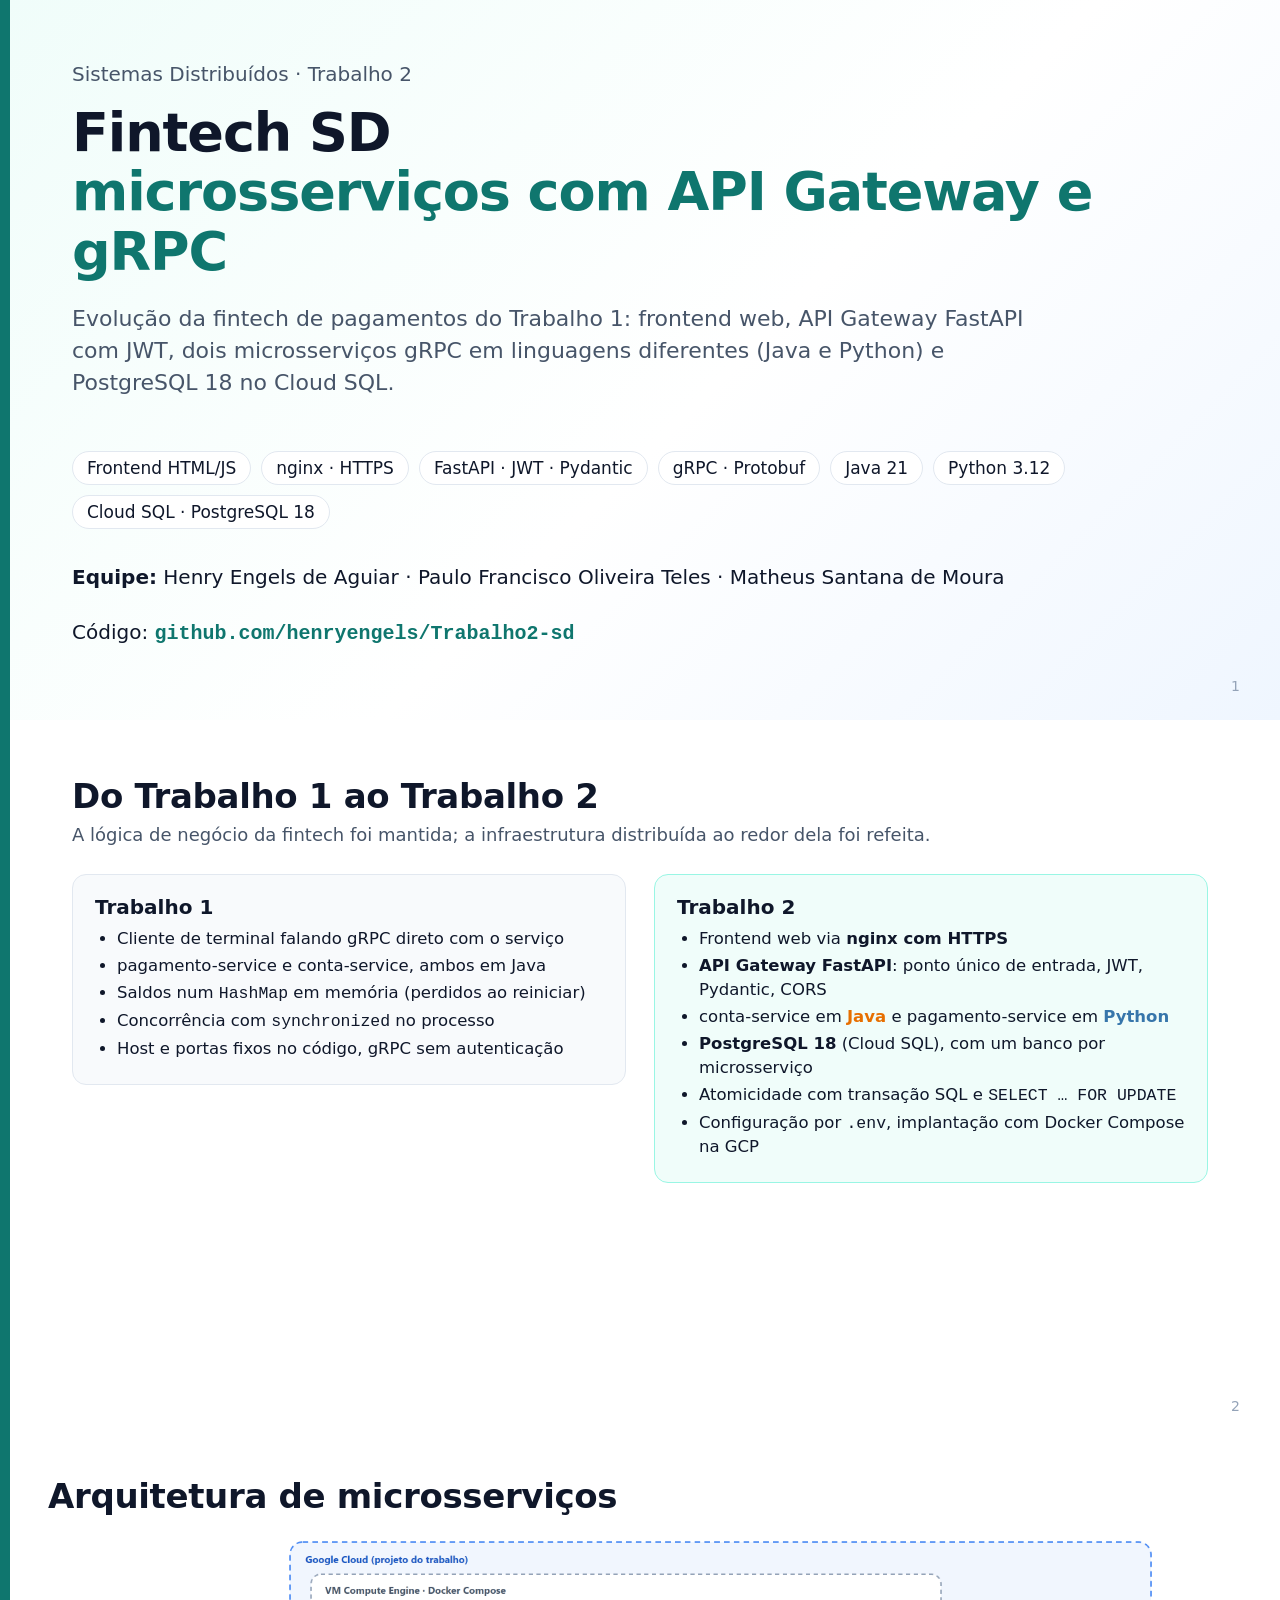
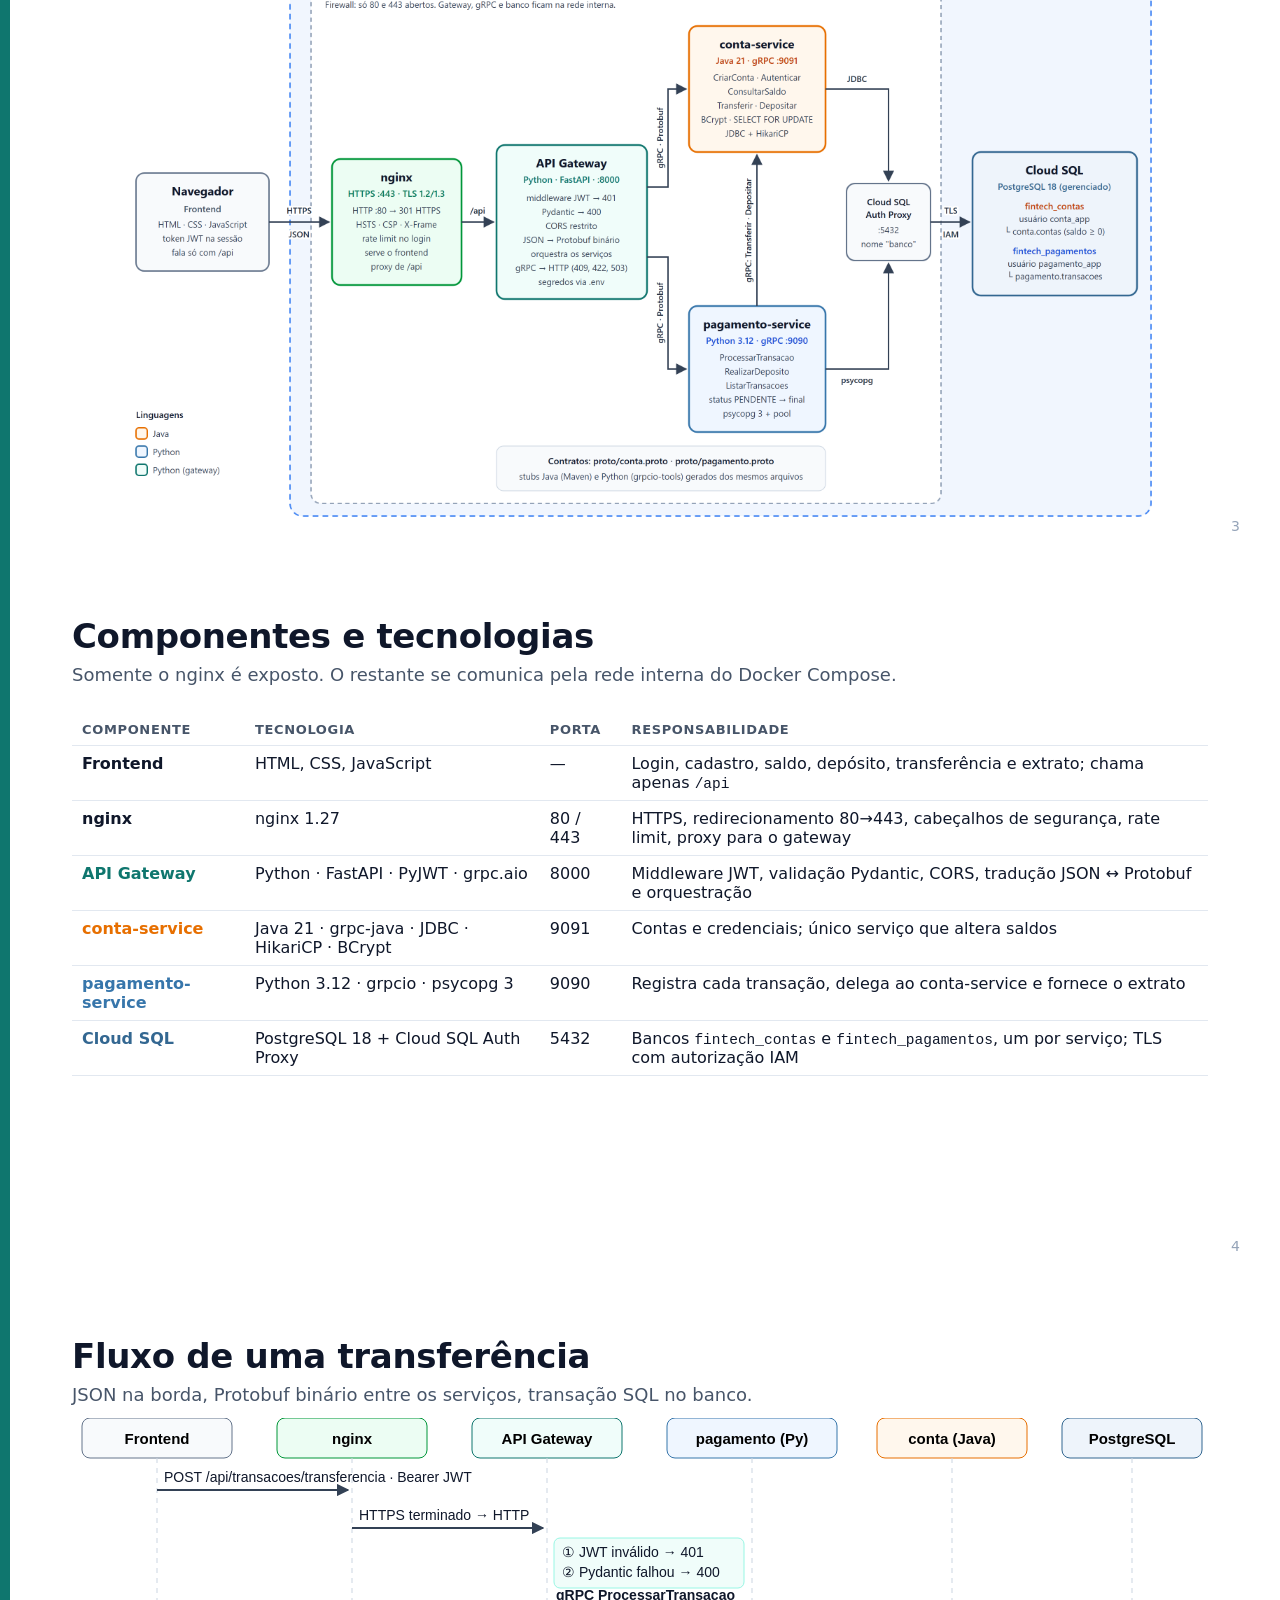
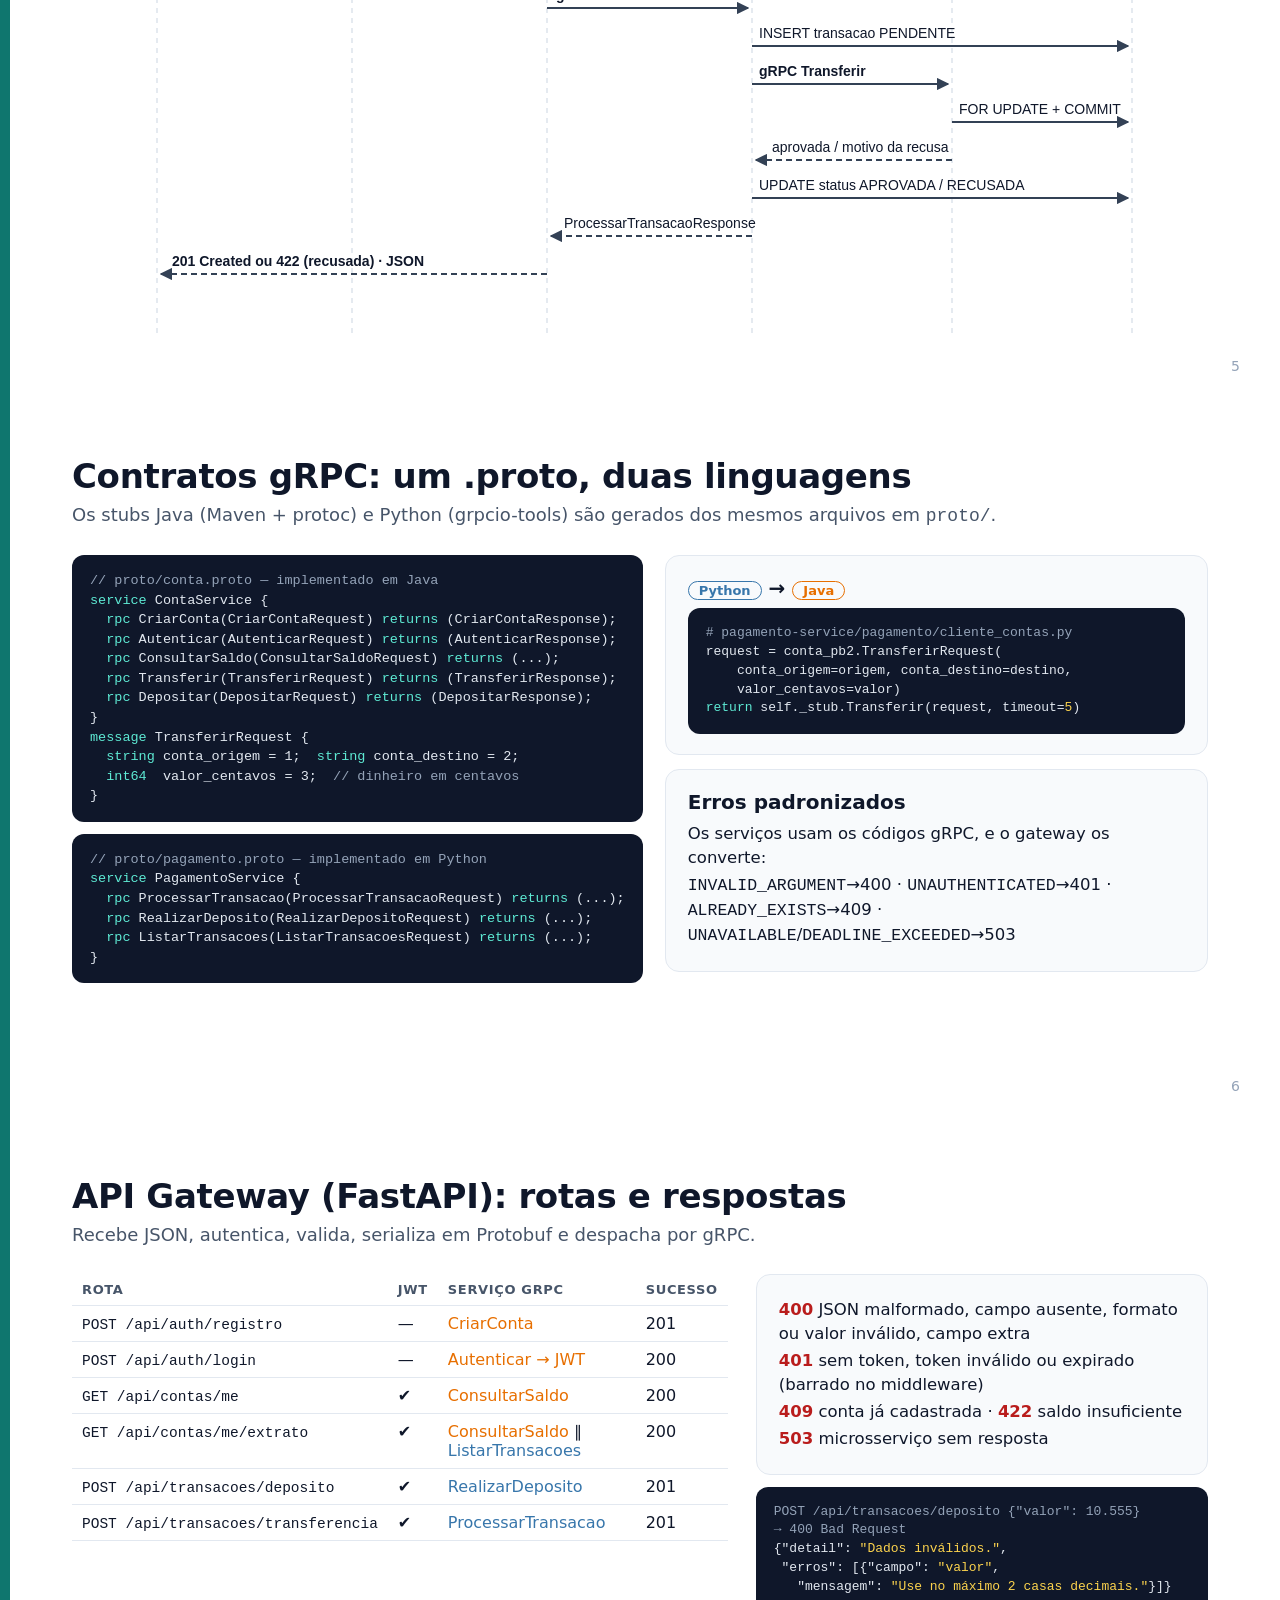
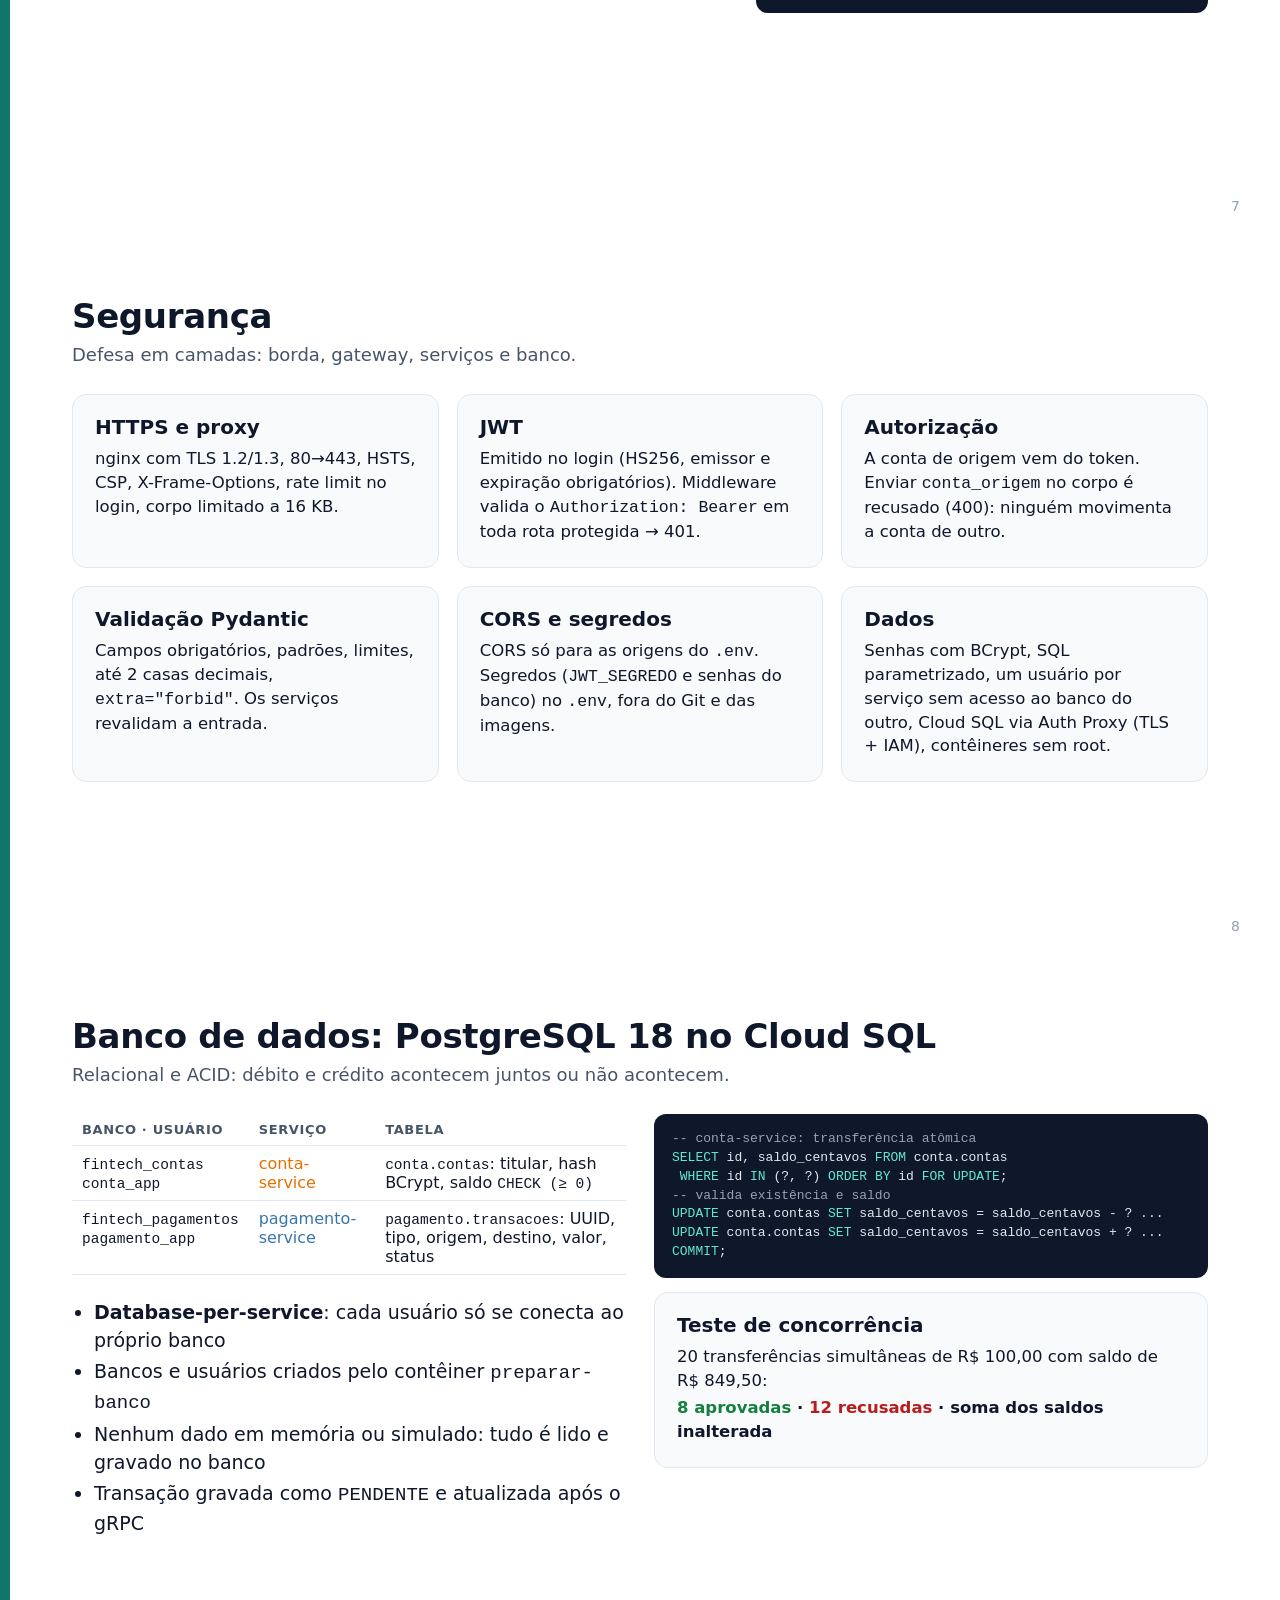
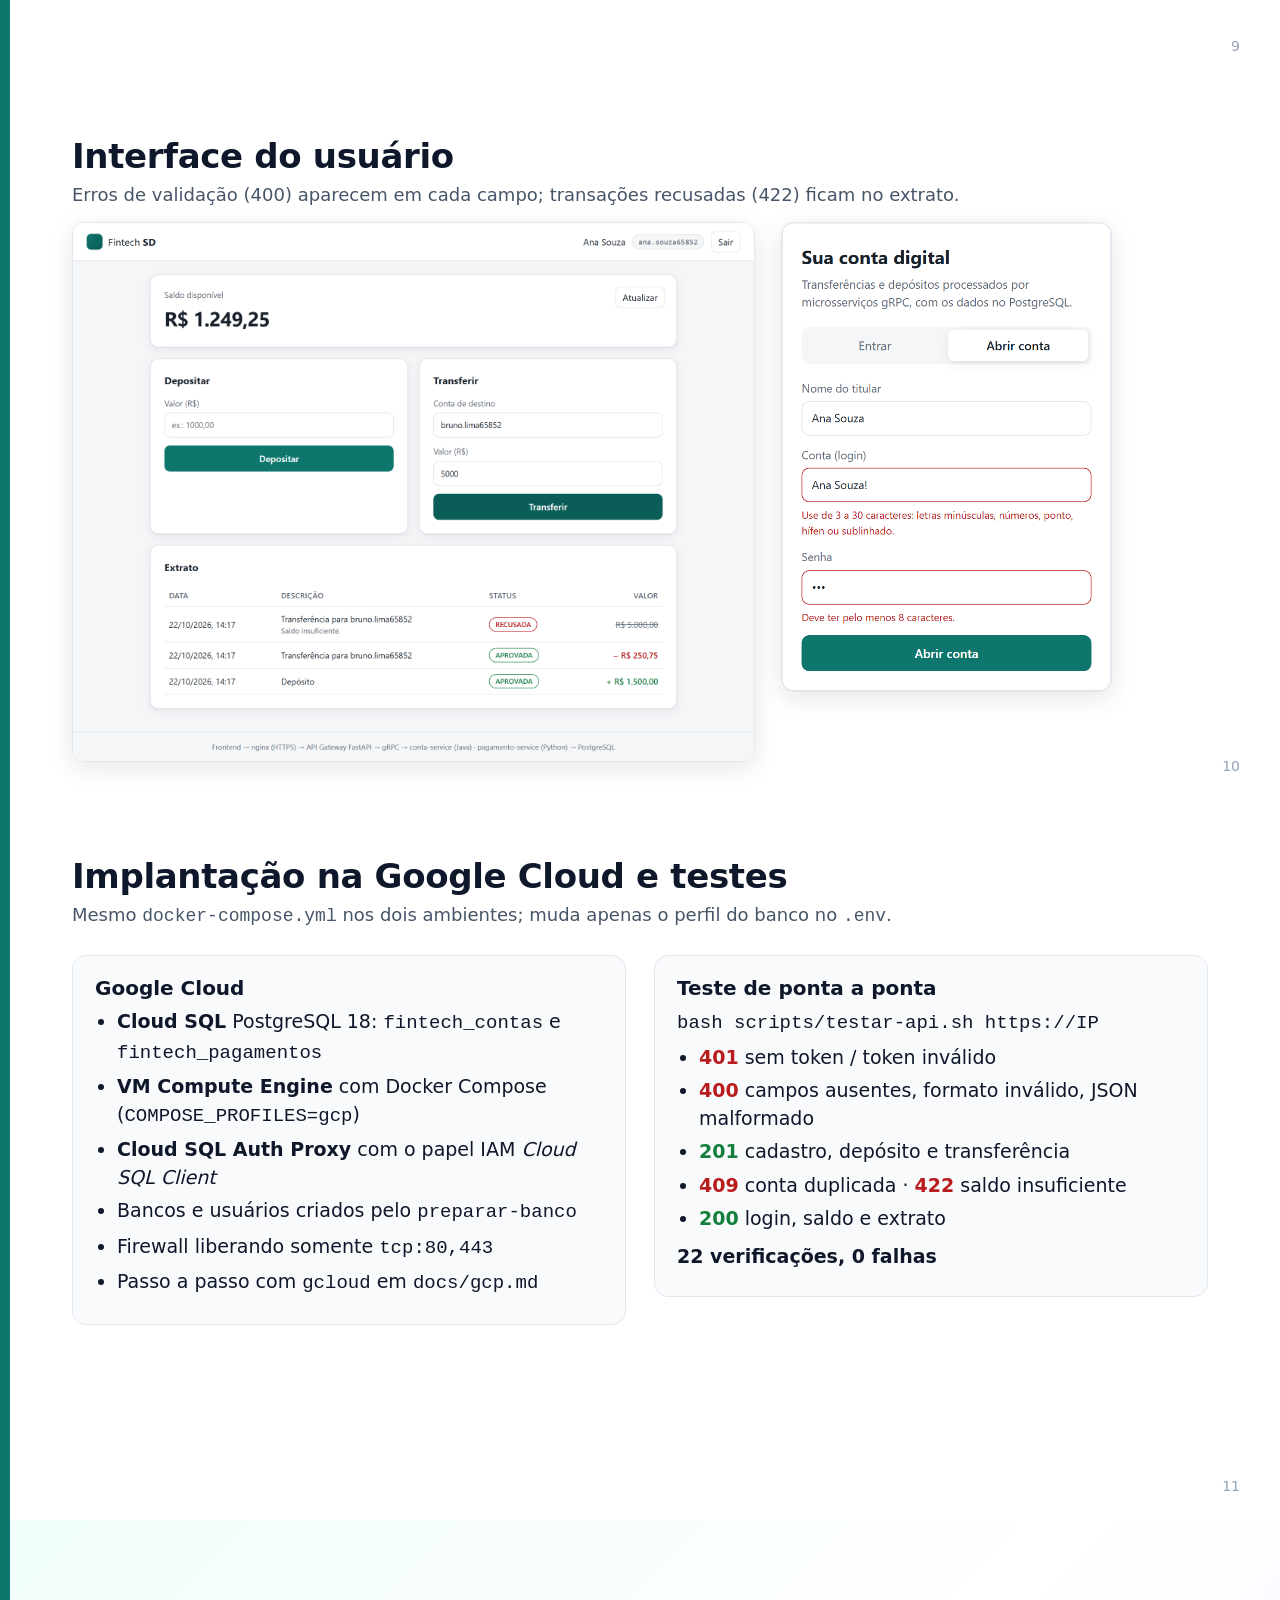
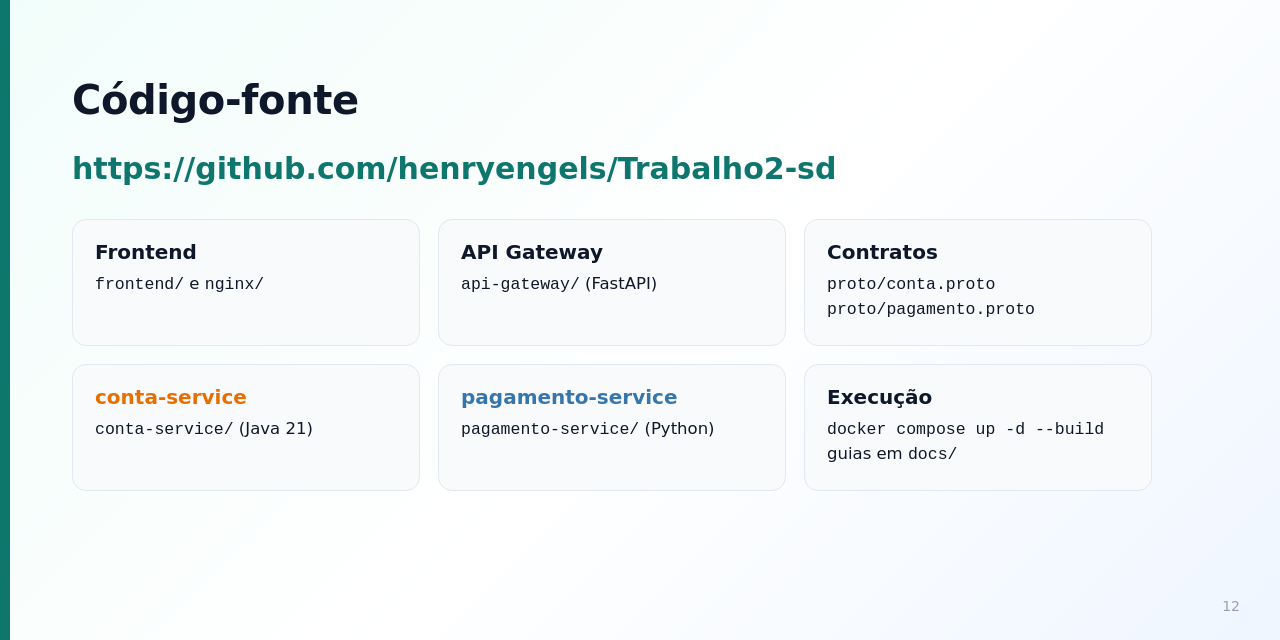
==== docs/apresentacao.html @ 5bd1982b "first commit" ====
<!doctype html>
<html lang="pt-BR">
<head>
<meta charset="utf-8">
<title>Fintech SD — Trabalho 2 de Sistemas Distribuídos</title>
<!-- Fonte da apresentação. Para gerar o PDF (Windows, na pasta docs):
     "C:\Program Files (x86)\Microsoft\Edge\Application\msedge.exe" --headless=new --no-pdf-header-footer
       --print-to-pdf="%CD%\apresentacao.pdf" "%CD%\apresentacao.html" -->
<style>
  @page { size: 1280px 720px; margin: 0; }
  :root {
    --tinta: #0f172a; --suave: #475569; --linha: #e2e8f0; --fundo: #f8fafc;
    --teal: #0f766e; --teal-claro: #f0fdfa; --java: #e76f00; --java-claro: #fff7ed;
    --py: #3776ab; --py-claro: #eff6ff; --pg: #336791; --verde: #15803d; --vermelho: #b91c1c;
  }
  * { box-sizing: border-box; }
  html, body { margin: 0; padding: 0; }
  body { font-family: "Segoe UI", system-ui, sans-serif; color: var(--tinta); -webkit-print-color-adjust: exact; print-color-adjust: exact; }
  .slide {
    width: 1280px; height: 720px; padding: 56px 72px 48px; position: relative; overflow: hidden;
    page-break-after: always; break-after: page; background: #fff; display: flex; flex-direction: column;
  }
  .slide:last-child { page-break-after: auto; break-after: auto; }
  .slide::after {
    content: attr(data-n); position: absolute; right: 40px; bottom: 26px; font-size: 14px; color: #94a3b8;
  }
  .faixa { position: absolute; left: 0; top: 0; bottom: 0; width: 10px; background: var(--teal); }
  h1 { font-size: 54px; line-height: 1.1; margin: 0; letter-spacing: -0.02em; }
  h2 { font-size: 34px; margin: 0 0 6px; letter-spacing: -0.01em; }
  .sub { font-size: 18px; color: var(--suave); margin: 0 0 26px; }
  p, li { font-size: 19px; line-height: 1.45; }
  ul { margin: 0; padding-left: 22px; }
  li { margin: 4px 0; }
  code, .mono { font-family: "Cascadia Code", Consolas, monospace; }
  .grade2 { display: grid; grid-template-columns: 1fr 1fr; gap: 28px; align-items: start; }
  .cartao.grande li, .cartao.grande p { font-size: 19px; margin: 6px 0; }
  td code { white-space: nowrap; font-size: 14.5px; }
  .grade3 { display: grid; grid-template-columns: repeat(3, 1fr); gap: 18px; }
  .cartao { border: 1px solid var(--linha); border-radius: 14px; padding: 20px 22px; background: var(--fundo); }
  .cartao h3 { margin: 0 0 8px; font-size: 20px; }
  .cartao p, .cartao li { font-size: 16.5px; margin: 3px 0; }
  table { border-collapse: collapse; width: 100%; font-size: 16px; }
  th, td { text-align: left; padding: 8px 10px; border-bottom: 1px solid var(--linha); vertical-align: top; }
  th { font-size: 13px; text-transform: uppercase; letter-spacing: .05em; color: var(--suave); }
  .tag { display: inline-block; padding: 1px 10px; border-radius: 999px; font-size: 13px; font-weight: 600; border: 1.5px solid currentColor; }
  .java { color: var(--java); } .py { color: var(--py); } .gw { color: var(--teal); } .pg { color: var(--pg); }
  .ok { color: var(--verde); font-weight: 700; } .erro { color: var(--vermelho); font-weight: 700; }
  pre { margin: 0; font-size: 13.5px; line-height: 1.45; background: #0f172a; color: #e2e8f0; border-radius: 12px; padding: 16px 18px; overflow: hidden; }
  pre .c { color: #94a3b8; } pre .k { color: #5eead4; } pre .s { color: #fcd34d; }
  .destaque { font-size: 22px; font-weight: 600; }
  .link { font-size: 30px; font-weight: 700; color: var(--teal); }
  .capa { justify-content: center; background: linear-gradient(135deg, #f0fdfa 0%, #ffffff 55%, #eff6ff 100%); }
  .capa .chips { display: flex; gap: 10px; flex-wrap: wrap; margin-top: 30px; }
  .capa .chips span { font-size: 17px; padding: 6px 14px; border-radius: 999px; background: #fff; border: 1px solid var(--linha); }
  .seq text { font-family: "Segoe UI", sans-serif; }
  img.tela { border: 1px solid var(--linha); border-radius: 12px; box-shadow: 0 6px 24px rgb(15 23 42 / 10%); }
</style>
</head>
<body>

<!-- 1. Capa -->
<section class="slide capa" data-n="1">
  <div class="faixa"></div>
  <p class="sub" style="margin:0 0 14px;font-size:20px;">Sistemas Distribuídos · Trabalho 2</p>
  <h1>Fintech SD<br><span style="color:var(--teal)">microsserviços com API Gateway e gRPC</span></h1>
  <p style="font-size:22px;color:var(--suave);max-width:980px;margin-top:22px;">
    Evolução da fintech de pagamentos do Trabalho 1: frontend web, API Gateway FastAPI com JWT, dois
    microsserviços gRPC em linguagens diferentes (Java e Python) e PostgreSQL 18 no Cloud SQL.
  </p>
  <div class="chips">
    <span>Frontend HTML/JS</span><span>nginx · HTTPS</span><span>FastAPI · JWT · Pydantic</span>
    <span>gRPC · Protobuf</span><span>Java 21</span><span>Python 3.12</span><span>Cloud SQL · PostgreSQL 18</span>
  </div>
  <p style="margin-top:34px;font-size:20px;"><b>Equipe:</b> Henry Engels de Aguiar · Paulo Francisco Oliveira Teles · Matheus Santana de Moura</p>
  <p style="margin-top:6px;font-size:20px;">Código: <span class="mono" style="color:var(--teal);font-weight:600">github.com/henryengels/Trabalho2-sd</span></p>
</section>

<!-- 2. Objetivo e evolução -->
<section class="slide" data-n="2">
  <div class="faixa"></div>
  <h2>Do Trabalho 1 ao Trabalho 2</h2>
  <p class="sub">A lógica de negócio da fintech foi mantida; a infraestrutura distribuída ao redor dela foi refeita.</p>
  <div class="grade2">
    <div class="cartao">
      <h3>Trabalho 1</h3>
      <ul>
        <li>Cliente de terminal falando gRPC direto com o serviço</li>
        <li>pagamento-service e conta-service, ambos em Java</li>
        <li>Saldos num <code>HashMap</code> em memória (perdidos ao reiniciar)</li>
        <li>Concorrência com <code>synchronized</code> no processo</li>
        <li>Host e portas fixos no código, gRPC sem autenticação</li>
      </ul>
    </div>
    <div class="cartao" style="background:var(--teal-claro);border-color:#99f6e4">
      <h3>Trabalho 2</h3>
      <ul>
        <li>Frontend web via <b>nginx com HTTPS</b></li>
        <li><b>API Gateway FastAPI</b>: ponto único de entrada, JWT, Pydantic, CORS</li>
        <li>conta-service em <b class="java">Java</b> e pagamento-service em <b class="py">Python</b></li>
        <li><b>PostgreSQL 18</b> (Cloud SQL), com um banco por microsserviço</li>
        <li>Atomicidade com transação SQL e <code>SELECT … FOR UPDATE</code></li>
        <li>Configuração por <code>.env</code>, implantação com Docker Compose na GCP</li>
      </ul>
    </div>
  </div>
</section>

<!-- 3. Arquitetura -->
<section class="slide" data-n="3" style="padding:36px 48px 30px;">
  <div class="faixa"></div>
  <h2 style="margin-bottom:12px;">Arquitetura de microsserviços</h2>
  <div style="flex:1;display:flex;align-items:center;justify-content:center;min-height:0;">
    <img src="arquitetura.png" alt="Arquitetura" style="max-width:100%;max-height:100%;">
  </div>
</section>

<!-- 4. Componentes -->
<section class="slide" data-n="4">
  <div class="faixa"></div>
  <h2>Componentes e tecnologias</h2>
  <p class="sub">Somente o nginx é exposto. O restante se comunica pela rede interna do Docker Compose.</p>
  <table>
    <tr><th>Componente</th><th>Tecnologia</th><th>Porta</th><th>Responsabilidade</th></tr>
    <tr><td><b>Frontend</b></td><td>HTML, CSS, JavaScript</td><td>—</td><td>Login, cadastro, saldo, depósito, transferência e extrato; chama apenas <code>/api</code></td></tr>
    <tr><td><b>nginx</b></td><td>nginx 1.27</td><td>80 / 443</td><td>HTTPS, redirecionamento 80→443, cabeçalhos de segurança, rate limit, proxy para o gateway</td></tr>
    <tr><td><b class="gw">API Gateway</b></td><td>Python · FastAPI · PyJWT · grpc.aio</td><td>8000</td><td>Middleware JWT, validação Pydantic, CORS, tradução JSON ↔ Protobuf e orquestração</td></tr>
    <tr><td><b class="java">conta-service</b></td><td>Java 21 · grpc-java · JDBC · HikariCP · BCrypt</td><td>9091</td><td>Contas e credenciais; único serviço que altera saldos</td></tr>
    <tr><td><b class="py">pagamento-service</b></td><td>Python 3.12 · grpcio · psycopg 3</td><td>9090</td><td>Registra cada transação, delega ao conta-service e fornece o extrato</td></tr>
    <tr><td><b class="pg">Cloud SQL</b></td><td>PostgreSQL 18 + Cloud SQL Auth Proxy</td><td>5432</td><td>Bancos <code>fintech_contas</code> e <code>fintech_pagamentos</code>, um por serviço; TLS com autorização IAM</td></tr>
  </table>
</section>

<!-- 5. Fluxo de uma transferência -->
<section class="slide" data-n="5" style="padding-bottom:30px;">
  <div class="faixa"></div>
  <h2>Fluxo de uma transferência</h2>
  <p class="sub" style="margin-bottom:10px;">JSON na borda, Protobuf binário entre os serviços, transação SQL no banco.</p>
  <svg class="seq" viewBox="0 0 1136 520" width="1136" height="520">
    <defs><marker id="p" viewBox="0 0 10 10" refX="9" refY="5" markerWidth="7" markerHeight="7" orient="auto"><path d="M0,0 L10,5 L0,10z" fill="#334155"/></marker></defs>
    <g font-size="15" font-weight="700" text-anchor="middle">
      <rect x="10" y="0" width="150" height="40" rx="8" fill="#f8fafc" stroke="#64748b"/><text x="85" y="26">Frontend</text>
      <rect x="205" y="0" width="150" height="40" rx="8" fill="#ecfdf3" stroke="#009639"/><text x="280" y="26">nginx</text>
      <rect x="400" y="0" width="150" height="40" rx="8" fill="#f0fdfa" stroke="#0f766e"/><text x="475" y="26">API Gateway</text>
      <rect x="595" y="0" width="170" height="40" rx="8" fill="#eff6ff" stroke="#3776ab"/><text x="680" y="26">pagamento (Py)</text>
      <rect x="805" y="0" width="150" height="40" rx="8" fill="#fff7ed" stroke="#e76f00"/><text x="880" y="26">conta (Java)</text>
      <rect x="990" y="0" width="140" height="40" rx="8" fill="#eef4fb" stroke="#336791"/><text x="1060" y="26">PostgreSQL</text>
    </g>
    <g stroke="#cbd5e1" stroke-dasharray="5 5"><line x1="85" y1="40" x2="85" y2="515"/><line x1="280" y1="40" x2="280" y2="515"/><line x1="475" y1="40" x2="475" y2="515"/><line x1="680" y1="40" x2="680" y2="515"/><line x1="880" y1="40" x2="880" y2="515"/><line x1="1060" y1="40" x2="1060" y2="515"/></g>
    <g stroke="#334155" stroke-width="1.8" fill="none" marker-end="url(#p)">
      <line x1="85" y1="72" x2="276" y2="72"/>
      <line x1="280" y1="110" x2="471" y2="110"/>
      <line x1="475" y1="190" x2="676" y2="190"/>
      <line x1="680" y1="228" x2="1056" y2="228"/>
      <line x1="680" y1="266" x2="876" y2="266"/>
      <line x1="880" y1="304" x2="1056" y2="304"/>
      <line x1="880" y1="342" x2="684" y2="342" stroke-dasharray="6 4"/>
      <line x1="680" y1="380" x2="1056" y2="380"/>
      <line x1="680" y1="418" x2="479" y2="418" stroke-dasharray="6 4"/>
      <line x1="475" y1="456" x2="89" y2="456" stroke-dasharray="6 4"/>
    </g>
    <g font-size="14" fill="#0f172a">
      <text x="92" y="64">POST /api/transacoes/transferencia · Bearer JWT</text>
      <text x="287" y="102">HTTPS terminado → HTTP</text>
      <rect x="482" y="120" width="190" height="50" rx="6" fill="#f0fdfa" stroke="#99f6e4"/>
      <text x="490" y="139">① JWT inválido → 401</text>
      <text x="490" y="159">② Pydantic falhou → 400</text>
      <text x="484" y="182" font-weight="600">gRPC ProcessarTransacao</text>
      <text x="687" y="220">INSERT transacao PENDENTE</text>
      <text x="687" y="258" font-weight="600">gRPC Transferir</text>
      <text x="887" y="296">FOR UPDATE + COMMIT</text>
      <text x="700" y="334">aprovada / motivo da recusa</text>
      <text x="687" y="372">UPDATE status APROVADA / RECUSADA</text>
      <text x="492" y="410">ProcessarTransacaoResponse</text>
      <text x="100" y="448" font-weight="600">201 Created  ou  422 (recusada) · JSON</text>
    </g>
  </svg>
</section>

<!-- 6. Contratos gRPC -->
<section class="slide" data-n="6">
  <div class="faixa"></div>
  <h2>Contratos gRPC: um .proto, duas linguagens</h2>
  <p class="sub">Os stubs Java (Maven + protoc) e Python (grpcio-tools) são gerados dos mesmos arquivos em <code>proto/</code>.</p>
  <div class="grade2" style="gap:22px;">
    <div style="display:flex;flex-direction:column;gap:12px;min-height:0;">
<pre><span class="c">// proto/conta.proto — implementado em Java</span>
<span class="k">service</span> ContaService {
  <span class="k">rpc</span> CriarConta(CriarContaRequest) <span class="k">returns</span> (CriarContaResponse);
  <span class="k">rpc</span> Autenticar(AutenticarRequest) <span class="k">returns</span> (AutenticarResponse);
  <span class="k">rpc</span> ConsultarSaldo(ConsultarSaldoRequest) <span class="k">returns</span> (...);
  <span class="k">rpc</span> Transferir(TransferirRequest) <span class="k">returns</span> (TransferirResponse);
  <span class="k">rpc</span> Depositar(DepositarRequest) <span class="k">returns</span> (DepositarResponse);
}
<span class="k">message</span> TransferirRequest {
  <span class="k">string</span> conta_origem = 1;  <span class="k">string</span> conta_destino = 2;
  <span class="k">int64</span>  valor_centavos = 3;  <span class="c">// dinheiro em centavos</span>
}</pre>
<pre><span class="c">// proto/pagamento.proto — implementado em Python</span>
<span class="k">service</span> PagamentoService {
  <span class="k">rpc</span> ProcessarTransacao(ProcessarTransacaoRequest) <span class="k">returns</span> (...);
  <span class="k">rpc</span> RealizarDeposito(RealizarDepositoRequest) <span class="k">returns</span> (...);
  <span class="k">rpc</span> ListarTransacoes(ListarTransacoesRequest) <span class="k">returns</span> (...);
}</pre>
    </div>
    <div style="display:flex;flex-direction:column;gap:14px;">
      <div class="cartao">
        <h3><span class="tag py">Python</span> → <span class="tag java">Java</span></h3>
<pre style="font-size:13px;"><span class="c"># pagamento-service/pagamento/cliente_contas.py</span>
request = conta_pb2.TransferirRequest(
    conta_origem=origem, conta_destino=destino,
    valor_centavos=valor)
<span class="k">return</span> self._stub.Transferir(request, timeout=<span class="s">5</span>)</pre>
      </div>
      <div class="cartao">
        <h3>Erros padronizados</h3>
        <p>Os serviços usam os códigos gRPC, e o gateway os converte:</p>
        <p><code>INVALID_ARGUMENT</code>→400 · <code>UNAUTHENTICATED</code>→401 · <code>ALREADY_EXISTS</code>→409 · <code>UNAVAILABLE</code>/<code>DEADLINE_EXCEEDED</code>→503</p>
      </div>
    </div>
  </div>
</section>

<!-- 7. API Gateway -->
<section class="slide" data-n="7">
  <div class="faixa"></div>
  <h2>API Gateway (FastAPI): rotas e respostas</h2>
  <p class="sub">Recebe JSON, autentica, valida, serializa em Protobuf e despacha por gRPC.</p>
  <div class="grade2" style="grid-template-columns:1.45fr 1fr;">
    <table>
      <tr><th>Rota</th><th>JWT</th><th>Serviço gRPC</th><th>Sucesso</th></tr>
      <tr><td><code>POST /api/auth/registro</code></td><td>—</td><td class="java">CriarConta</td><td>201</td></tr>
      <tr><td><code>POST /api/auth/login</code></td><td>—</td><td class="java">Autenticar → JWT</td><td>200</td></tr>
      <tr><td><code>GET /api/contas/me</code></td><td>✔</td><td class="java">ConsultarSaldo</td><td>200</td></tr>
      <tr><td><code>GET /api/contas/me/extrato</code></td><td>✔</td><td><span class="java">ConsultarSaldo</span> ∥ <span class="py">ListarTransacoes</span></td><td>200</td></tr>
      <tr><td><code>POST /api/transacoes/deposito</code></td><td>✔</td><td class="py">RealizarDeposito</td><td>201</td></tr>
      <tr><td><code>POST /api/transacoes/transferencia</code></td><td>✔</td><td class="py">ProcessarTransacao</td><td>201</td></tr>
    </table>
    <div style="display:flex;flex-direction:column;gap:12px;">
      <div class="cartao">
        <p><span class="erro">400</span> JSON malformado, campo ausente, formato ou valor inválido, campo extra</p>
        <p><span class="erro">401</span> sem token, token inválido ou expirado (barrado no middleware)</p>
        <p><span class="erro">409</span> conta já cadastrada · <span class="erro">422</span> saldo insuficiente</p>
        <p><span class="erro">503</span> microsserviço sem resposta</p>
      </div>
<pre style="font-size:13px;"><span class="c">POST /api/transacoes/deposito {"valor": 10.555}</span>
<span class="c">→ 400 Bad Request</span>
{"detail": <span class="s">"Dados inválidos."</span>,
 "erros": [{"campo": <span class="s">"valor"</span>,
   "mensagem": <span class="s">"Use no máximo 2 casas decimais."</span>}]}</pre>
    </div>
  </div>
</section>

<!-- 8. Segurança -->
<section class="slide" data-n="8">
  <div class="faixa"></div>
  <h2>Segurança</h2>
  <p class="sub">Defesa em camadas: borda, gateway, serviços e banco.</p>
  <div class="grade3">
    <div class="cartao"><h3>HTTPS e proxy</h3><p>nginx com TLS 1.2/1.3, 80→443, HSTS, CSP, X-Frame-Options, rate limit no login, corpo limitado a 16 KB.</p></div>
    <div class="cartao"><h3>JWT</h3><p>Emitido no login (HS256, emissor e expiração obrigatórios). Middleware valida o <code>Authorization: Bearer</code> em toda rota protegida → 401.</p></div>
    <div class="cartao"><h3>Autorização</h3><p>A conta de origem vem do token. Enviar <code>conta_origem</code> no corpo é recusado (400): ninguém movimenta a conta de outro.</p></div>
    <div class="cartao"><h3>Validação Pydantic</h3><p>Campos obrigatórios, padrões, limites, até 2 casas decimais, <code>extra="forbid"</code>. Os serviços revalidam a entrada.</p></div>
    <div class="cartao"><h3>CORS e segredos</h3><p>CORS só para as origens do <code>.env</code>. Segredos (<code>JWT_SEGREDO</code> e senhas do banco) no <code>.env</code>, fora do Git e das imagens.</p></div>
    <div class="cartao"><h3>Dados</h3><p>Senhas com BCrypt, SQL parametrizado, um usuário por serviço sem acesso ao banco do outro, Cloud SQL via Auth Proxy (TLS + IAM), contêineres sem root.</p></div>
  </div>
</section>

<!-- 9. Banco de dados -->
<section class="slide" data-n="9">
  <div class="faixa"></div>
  <h2>Banco de dados: PostgreSQL 18 no Cloud SQL</h2>
  <p class="sub">Relacional e ACID: débito e crédito acontecem juntos ou não acontecem.</p>
  <div class="grade2">
    <div style="display:flex;flex-direction:column;gap:14px;">
      <table>
        <tr><th>Banco · usuário</th><th>Serviço</th><th>Tabela</th></tr>
        <tr><td><code>fintech_contas</code><br><code>conta_app</code></td><td class="java">conta-service</td><td><code>conta.contas</code>: titular, hash BCrypt, saldo <code>CHECK (≥ 0)</code></td></tr>
        <tr><td><code>fintech_pagamentos</code><br><code>pagamento_app</code></td><td class="py">pagamento-service</td><td><code>pagamento.transacoes</code>: UUID, tipo, origem, destino, valor, status</td></tr>
      </table>
      <ul style="margin-top:6px;">
        <li><b>Database-per-service</b>: cada usuário só se conecta ao próprio banco</li>
        <li>Bancos e usuários criados pelo contêiner <code>preparar-banco</code></li>
        <li>Nenhum dado em memória ou simulado: tudo é lido e gravado no banco</li>
        <li>Transação gravada como <code>PENDENTE</code> e atualizada após o gRPC</li>
      </ul>
    </div>
    <div style="display:flex;flex-direction:column;gap:14px;">
<pre style="font-size:13px;"><span class="c">-- conta-service: transferência atômica</span>
<span class="k">SELECT</span> id, saldo_centavos <span class="k">FROM</span> conta.contas
 <span class="k">WHERE</span> id <span class="k">IN</span> (?, ?) <span class="k">ORDER BY</span> id <span class="k">FOR UPDATE</span>;
<span class="c">-- valida existência e saldo</span>
<span class="k">UPDATE</span> conta.contas <span class="k">SET</span> saldo_centavos = saldo_centavos - ? ...
<span class="k">UPDATE</span> conta.contas <span class="k">SET</span> saldo_centavos = saldo_centavos + ? ...
<span class="k">COMMIT</span>;</pre>
      <div class="cartao">
        <h3>Teste de concorrência</h3>
        <p>20 transferências simultâneas de R$ 100,00 com saldo de R$ 849,50:</p>
        <p class="destaque"><span class="ok">8 aprovadas</span> · <span class="erro">12 recusadas</span> · soma dos saldos inalterada</p>
      </div>
    </div>
  </div>
</section>

<!-- 10. Interface -->
<section class="slide" data-n="10" style="padding-bottom:30px;">
  <div class="faixa"></div>
  <h2>Interface do usuário</h2>
  <p class="sub" style="margin-bottom:14px;">Erros de validação (400) aparecem em cada campo; transações recusadas (422) ficam no extrato.</p>
  <div style="display:flex;gap:26px;flex:1;min-height:0;align-items:flex-start;">
    <img class="tela" src="img/tela-painel.png" alt="Painel" style="height:540px;">
    <img class="tela" src="img/tela-validacao.png" alt="Validação" style="height:470px;">
  </div>
</section>

<!-- 11. Implantação e testes -->
<section class="slide" data-n="11">
  <div class="faixa"></div>
  <h2>Implantação na Google Cloud e testes</h2>
  <p class="sub">Mesmo <code>docker-compose.yml</code> nos dois ambientes; muda apenas o perfil do banco no <code>.env</code>.</p>
  <div class="grade2">
    <div class="cartao grande">
      <h3>Google Cloud</h3>
      <ul>
        <li><b>Cloud SQL</b> PostgreSQL 18: <code>fintech_contas</code> e <code>fintech_pagamentos</code></li>
        <li><b>VM Compute Engine</b> com Docker Compose (<code>COMPOSE_PROFILES=gcp</code>)</li>
        <li><b>Cloud SQL Auth Proxy</b> com o papel IAM <i>Cloud SQL Client</i></li>
        <li>Bancos e usuários criados pelo <code>preparar-banco</code></li>
        <li>Firewall liberando somente <code>tcp:80,443</code></li>
        <li>Passo a passo com <code>gcloud</code> em <code>docs/gcp.md</code></li>
      </ul>
    </div>
    <div class="cartao grande">
      <h3>Teste de ponta a ponta</h3>
      <p><code>bash scripts/testar-api.sh https://IP</code></p>
      <ul>
        <li><span class="erro">401</span> sem token / token inválido</li>
        <li><span class="erro">400</span> campos ausentes, formato inválido, JSON malformado</li>
        <li><span class="ok">201</span> cadastro, depósito e transferência</li>
        <li><span class="erro">409</span> conta duplicada · <span class="erro">422</span> saldo insuficiente</li>
        <li><span class="ok">200</span> login, saldo e extrato</li>
      </ul>
      <p class="destaque" style="margin-top:10px;">22 verificações, 0 falhas</p>
    </div>
  </div>
</section>

<!-- 12. Repositório -->
<section class="slide capa" data-n="12">
  <div class="faixa"></div>
  <h2 style="font-size:40px;">Código-fonte</h2>
  <p class="link" style="margin:18px 0 28px;">https://github.com/henryengels/Trabalho2-sd</p>
  <div class="grade3" style="max-width:1080px;">
    <div class="cartao"><h3>Frontend</h3><p><code>frontend/</code> e <code>nginx/</code></p></div>
    <div class="cartao"><h3>API Gateway</h3><p><code>api-gateway/</code> (FastAPI)</p></div>
    <div class="cartao"><h3>Contratos</h3><p><code>proto/conta.proto</code><br><code>proto/pagamento.proto</code></p></div>
    <div class="cartao"><h3 class="java">conta-service</h3><p><code>conta-service/</code> (Java 21)</p></div>
    <div class="cartao"><h3 class="py">pagamento-service</h3><p><code>pagamento-service/</code> (Python)</p></div>
    <div class="cartao"><h3>Execução</h3><p><code>docker compose up -d --build</code><br>guias em <code>docs/</code></p></div>
  </div>
</section>

</body>
</html>
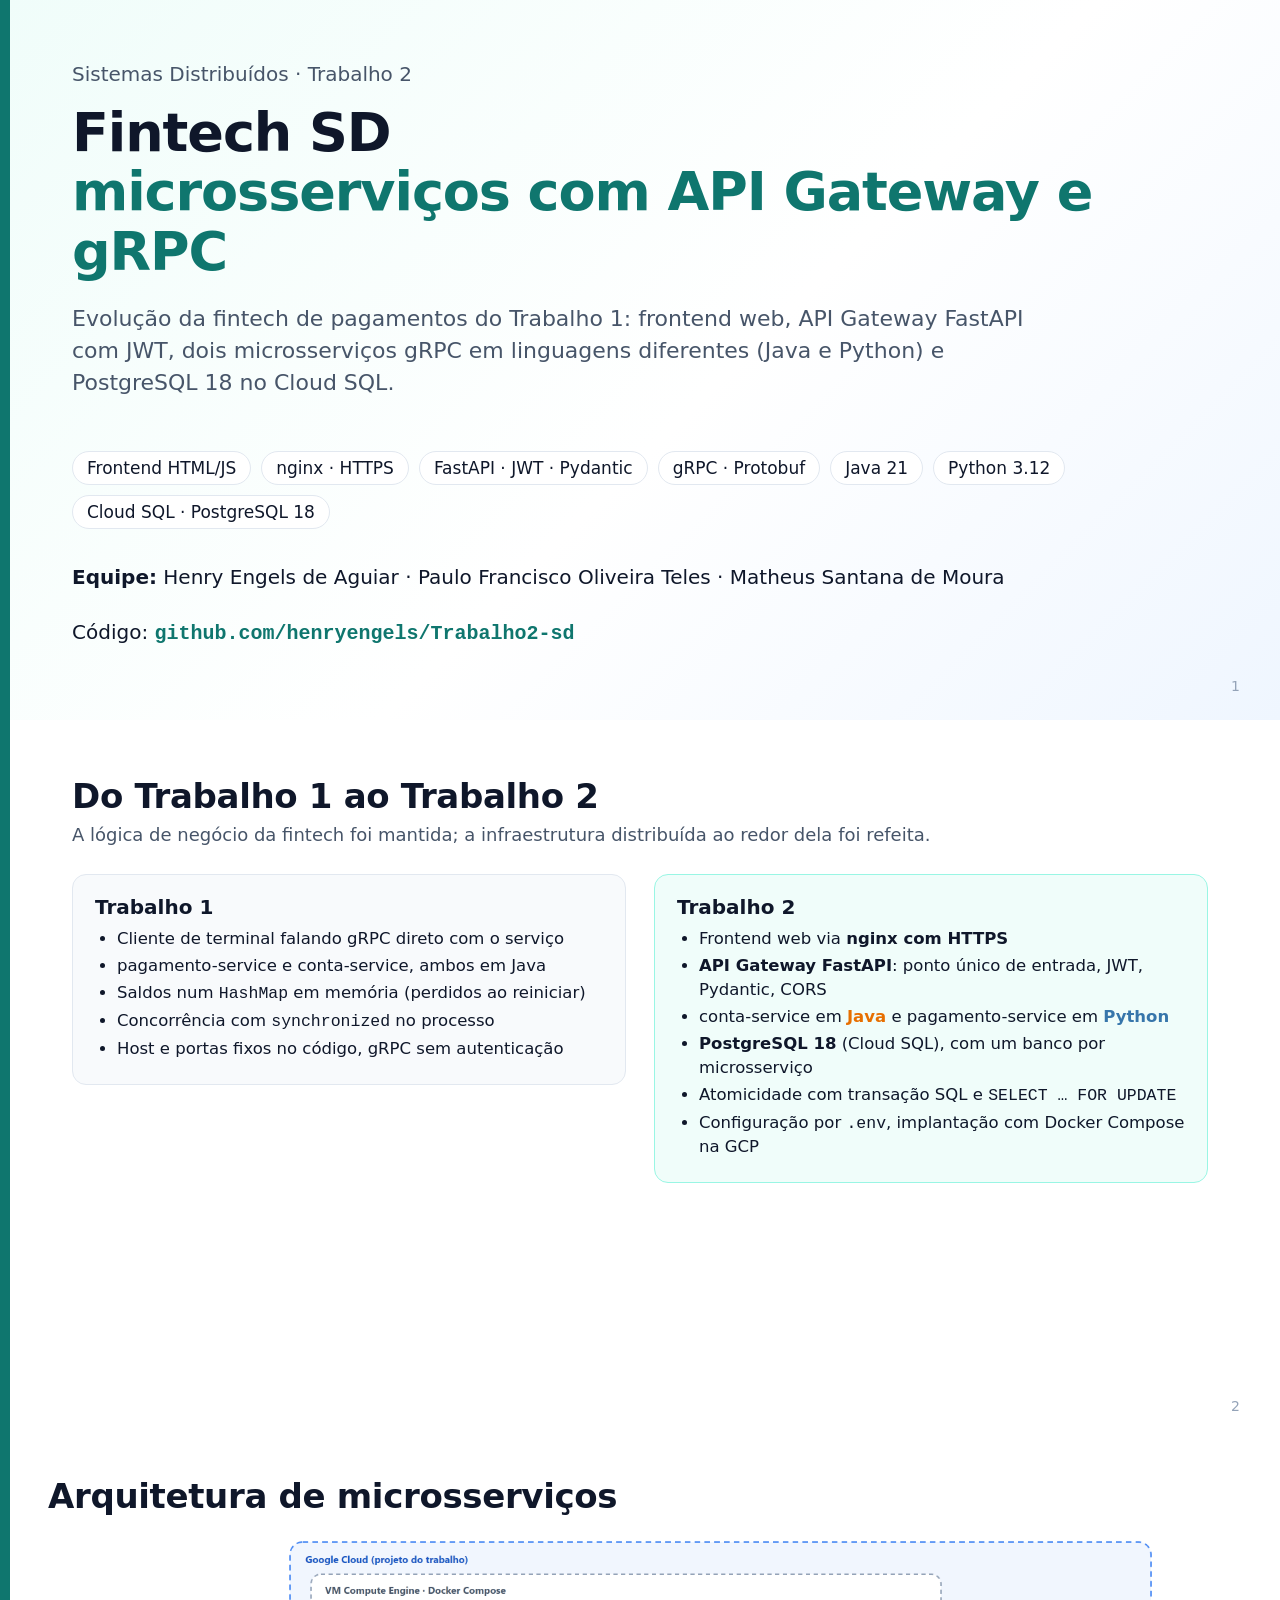
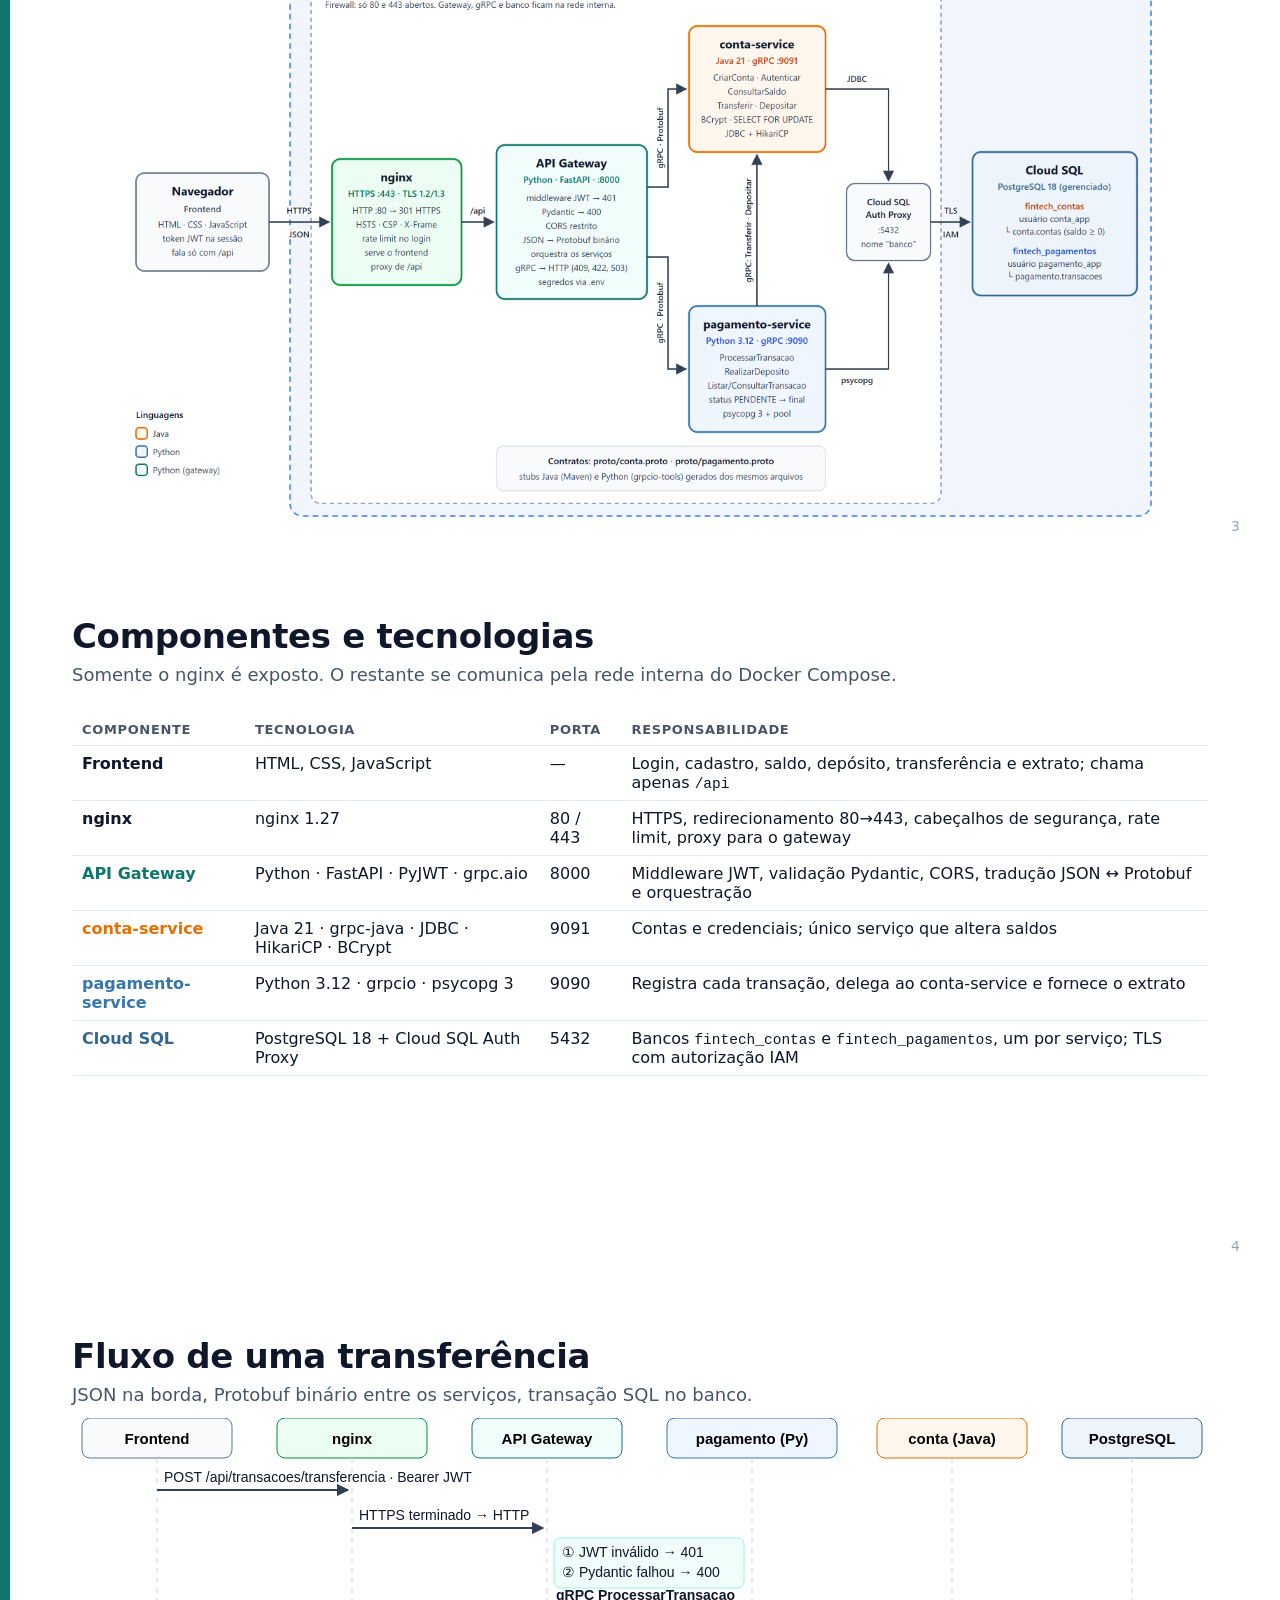
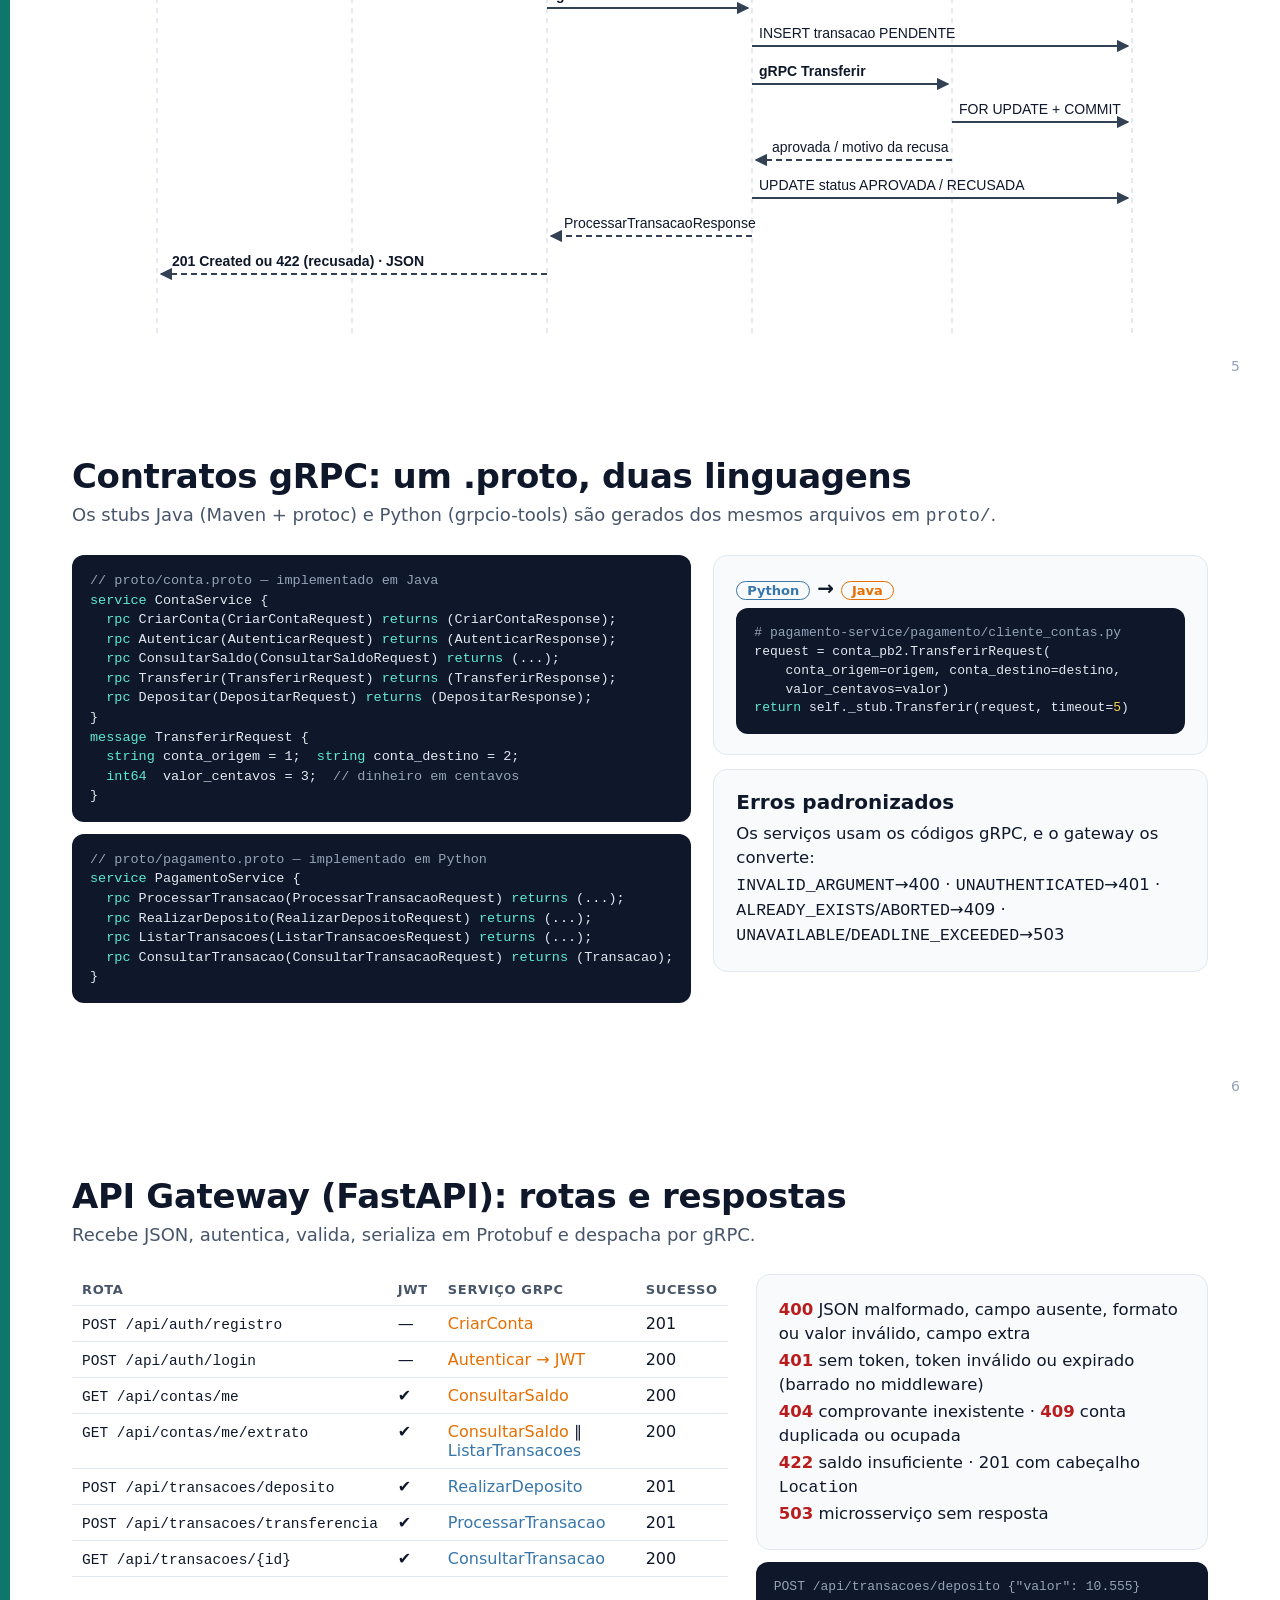
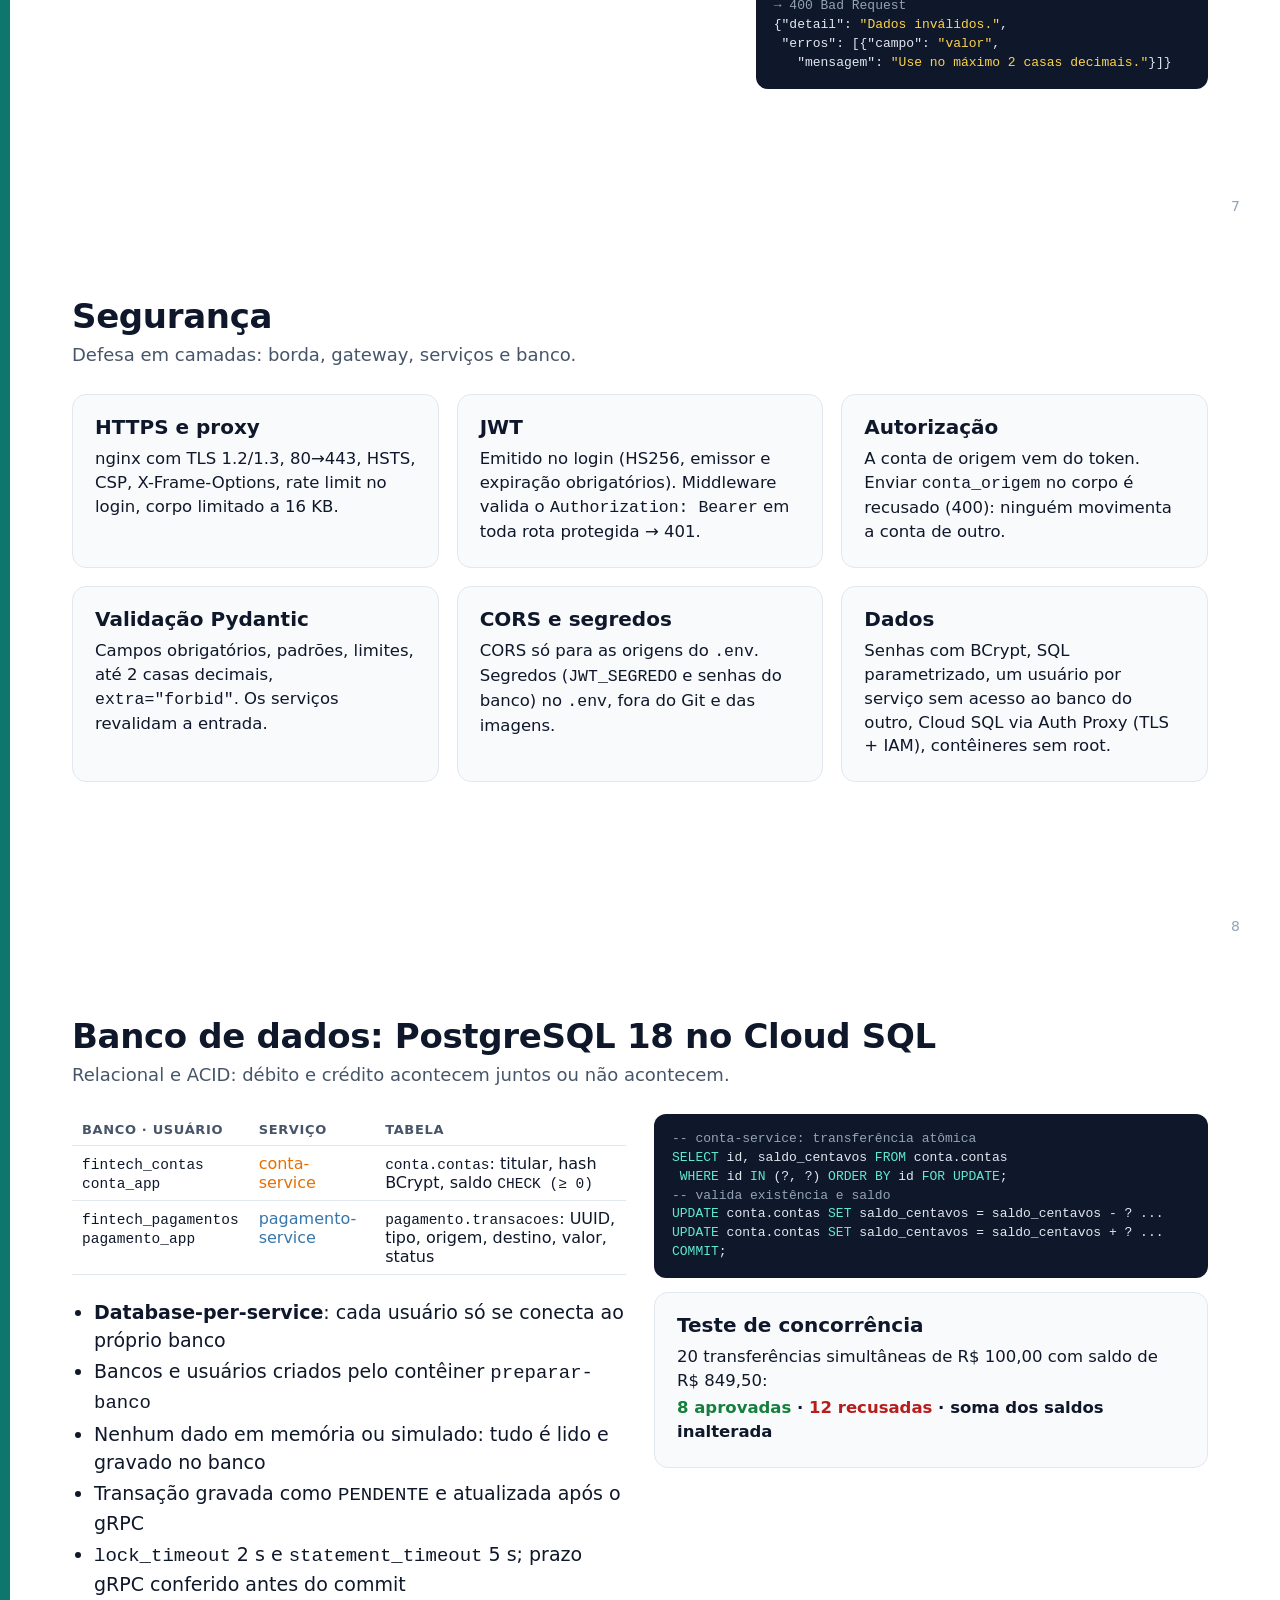
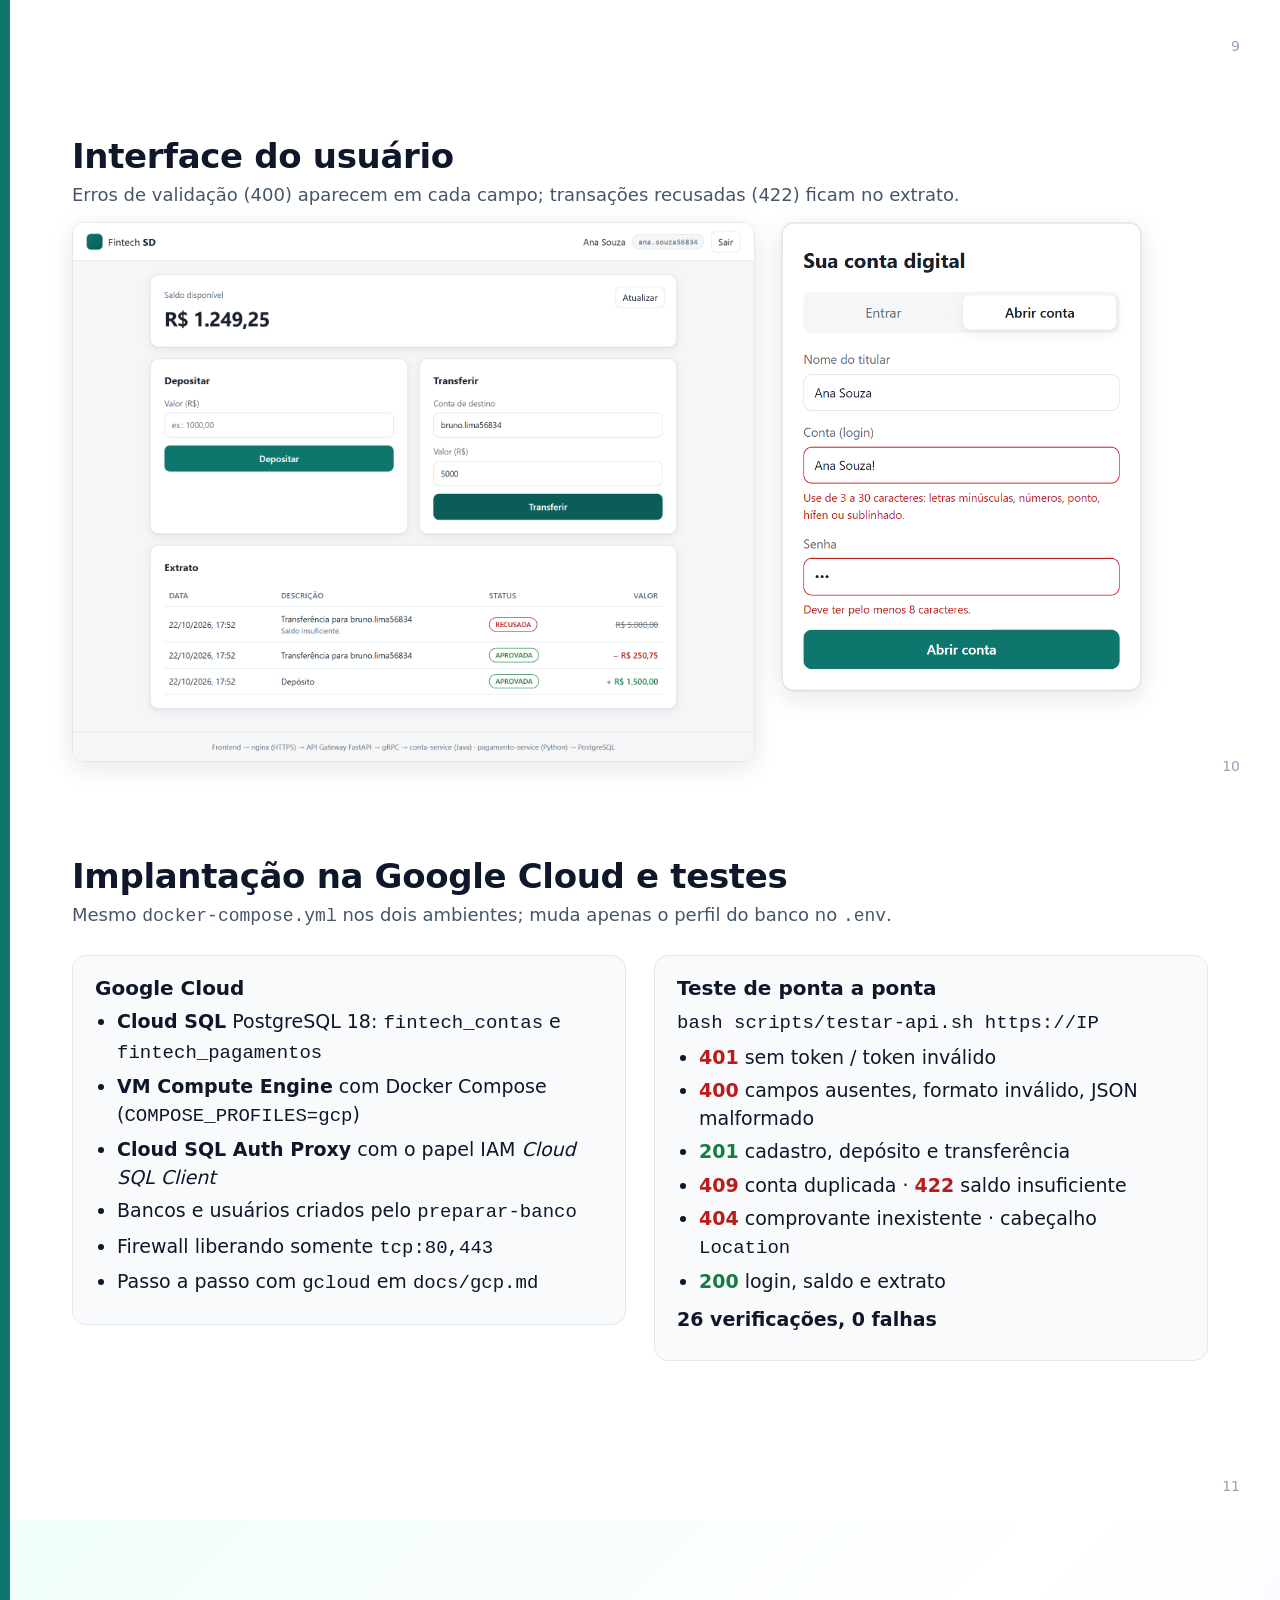
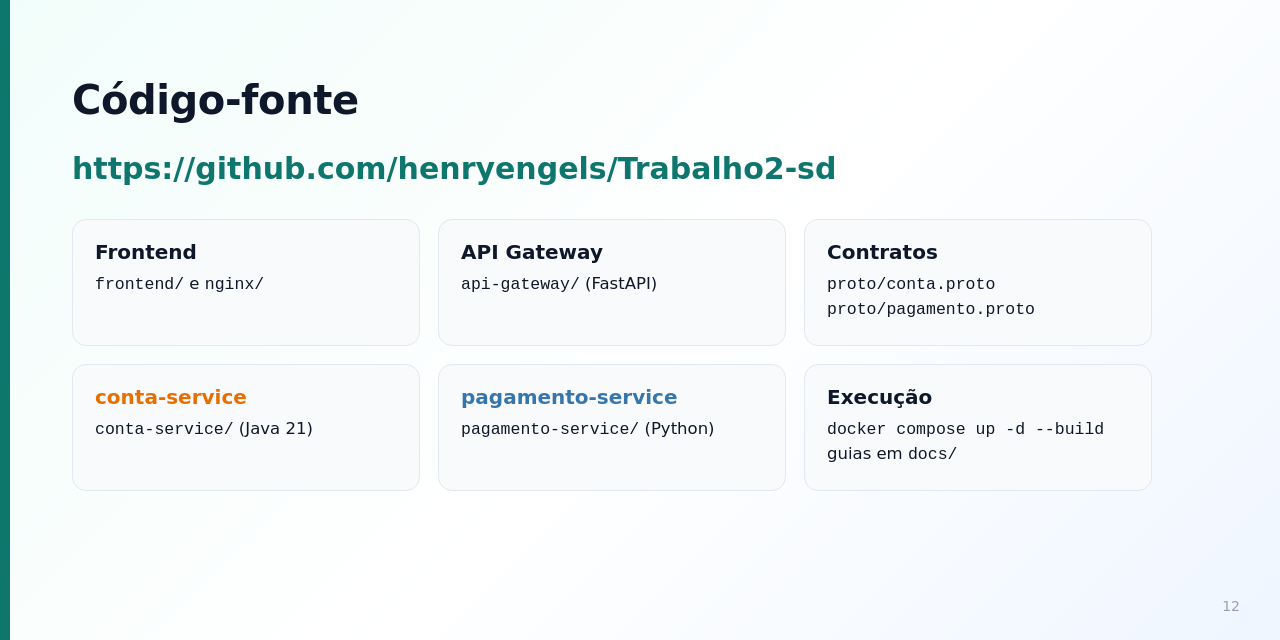
==== commit 49ecdc12: "feat: add ConsultarTransacao RPC and update API documentation - Implemented ConsultarTransacao RPC i" ====
--- a/docs/apresentacao.html
+++ b/docs/apresentacao.html
@@ -200,6 +200,7 @@
   <span class="k">rpc</span> ProcessarTransacao(ProcessarTransacaoRequest) <span class="k">returns</span> (...);
   <span class="k">rpc</span> RealizarDeposito(RealizarDepositoRequest) <span class="k">returns</span> (...);
   <span class="k">rpc</span> ListarTransacoes(ListarTransacoesRequest) <span class="k">returns</span> (...);
+  <span class="k">rpc</span> ConsultarTransacao(ConsultarTransacaoRequest) <span class="k">returns</span> (Transacao);
 }</pre>
     </div>
     <div style="display:flex;flex-direction:column;gap:14px;">
@@ -214,7 +215,7 @@
       <div class="cartao">
         <h3>Erros padronizados</h3>
         <p>Os serviços usam os códigos gRPC, e o gateway os converte:</p>
-        <p><code>INVALID_ARGUMENT</code>→400 · <code>UNAUTHENTICATED</code>→401 · <code>ALREADY_EXISTS</code>→409 · <code>UNAVAILABLE</code>/<code>DEADLINE_EXCEEDED</code>→503</p>
+        <p><code>INVALID_ARGUMENT</code>→400 · <code>UNAUTHENTICATED</code>→401 · <code>ALREADY_EXISTS</code>/<code>ABORTED</code>→409 · <code>UNAVAILABLE</code>/<code>DEADLINE_EXCEEDED</code>→503</p>
       </div>
     </div>
   </div>
@@ -234,12 +235,14 @@
       <tr><td><code>GET /api/contas/me/extrato</code></td><td>✔</td><td><span class="java">ConsultarSaldo</span> ∥ <span class="py">ListarTransacoes</span></td><td>200</td></tr>
       <tr><td><code>POST /api/transacoes/deposito</code></td><td>✔</td><td class="py">RealizarDeposito</td><td>201</td></tr>
       <tr><td><code>POST /api/transacoes/transferencia</code></td><td>✔</td><td class="py">ProcessarTransacao</td><td>201</td></tr>
+      <tr><td><code>GET /api/transacoes/{id}</code></td><td>✔</td><td class="py">ConsultarTransacao</td><td>200</td></tr>
     </table>
     <div style="display:flex;flex-direction:column;gap:12px;">
       <div class="cartao">
         <p><span class="erro">400</span> JSON malformado, campo ausente, formato ou valor inválido, campo extra</p>
         <p><span class="erro">401</span> sem token, token inválido ou expirado (barrado no middleware)</p>
-        <p><span class="erro">409</span> conta já cadastrada · <span class="erro">422</span> saldo insuficiente</p>
+        <p><span class="erro">404</span> comprovante inexistente · <span class="erro">409</span> conta duplicada ou ocupada</p>
+        <p><span class="erro">422</span> saldo insuficiente · 201 com cabeçalho <code>Location</code></p>
         <p><span class="erro">503</span> microsserviço sem resposta</p>
       </div>
 <pre style="font-size:13px;"><span class="c">POST /api/transacoes/deposito {"valor": 10.555}</span>
@@ -283,6 +286,7 @@
         <li>Bancos e usuários criados pelo contêiner <code>preparar-banco</code></li>
         <li>Nenhum dado em memória ou simulado: tudo é lido e gravado no banco</li>
         <li>Transação gravada como <code>PENDENTE</code> e atualizada após o gRPC</li>
+        <li><code>lock_timeout</code> 2 s e <code>statement_timeout</code> 5 s; prazo gRPC conferido antes do commit</li>
       </ul>
     </div>
     <div style="display:flex;flex-direction:column;gap:14px;">
@@ -338,9 +342,10 @@
         <li><span class="erro">400</span> campos ausentes, formato inválido, JSON malformado</li>
         <li><span class="ok">201</span> cadastro, depósito e transferência</li>
         <li><span class="erro">409</span> conta duplicada · <span class="erro">422</span> saldo insuficiente</li>
+        <li><span class="erro">404</span> comprovante inexistente · cabeçalho <code>Location</code></li>
         <li><span class="ok">200</span> login, saldo e extrato</li>
       </ul>
-      <p class="destaque" style="margin-top:10px;">22 verificações, 0 falhas</p>
+      <p class="destaque" style="margin-top:10px;">26 verificações, 0 falhas</p>
     </div>
   </div>
 </section>
